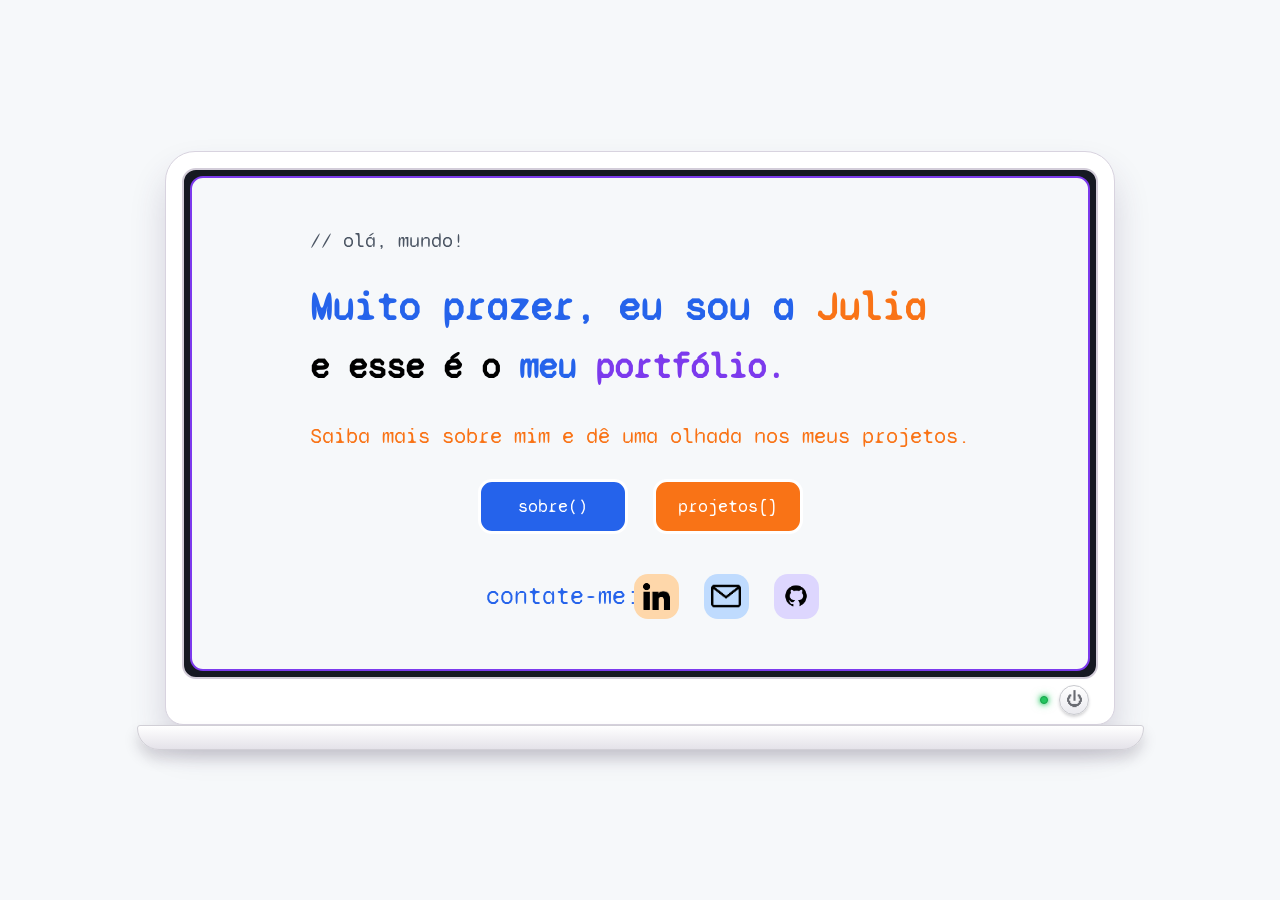
==== index.html @ edd6273f "index.html" ====
<!DOCTYPE html>
<html lang="pt-BR">
<head>
    <meta charset="UTF-8">
    <meta name="viewport" content="width=device-width, initial-scale=1.0">
    <title>Início | Julia Vexel</title>
    <link href="https://fonts.googleapis.com/css2?family=Syne+Mono&display=swap" rel="stylesheet">
    <link rel="stylesheet" href="tela_inicio.css">
</head>

<body>
    <div class="notebook ligado" id="notebook">
        <div class="moldura-monitor">
            <div class="tela-notebook">
                <main class="apresentacao">
                    <section class="cumprimento">
                        <p class="ola">// olá, mundo!</p>

                        <h1>
                            Muito prazer, eu sou a
                            <span class="nome">Julia</span>
                        </h1>

                        <h2>
                            e esse é o
                            <span class="meu">meu</span>
                            <span class="portifolio">portfólio.</span>
                        </h2>

                        <p class="convite">
                            Saiba mais sobre mim e dê uma olhada nos meus projetos.
                        </p>
                    </section>

                    <nav class="navegacao">
                        <a href="tela_sobre.html" class="sobre">
                            sobre()
                        </a>

                        <a href="tela_projetos.html" class="projetos">
                            projetos[]
                        </a>
                    </nav>

                    <section class="contatos">
                        <p class="contato">contate-me:</p>

                        <div class="botoes-contato">
                            <a
                                class="lkdn"
                                href="https://www.linkedin.com/in/julia-v-03b73325b/"
                                target="_blank"
                                rel="noopener noreferrer"
                                aria-label="Abrir LinkedIn"
                            >
                                <img src="imagens/linkedin.png" alt="">
                            </a>

                            <a
                                class="email"
                                href="mailto:jucvfontes@icloud.com"
                                aria-label="Enviar e-mail"
                            >
                                <img src="imagens/email.png" alt="">
                            </a>

                            <a
                                class="github"
                                href="https://github.com/juliacvf"
                                target="_blank"
                                rel="noopener noreferrer"
                                aria-label="Abrir GitHub"
                            >
                                <img src="imagens/github.png" alt="">
                            </a>
                        </div>
                    </section>
                </main>

                <div class="tela-apagada" aria-hidden="true"></div>
                <div class="clarao" aria-hidden="true"></div>
            </div>

            <div class="controles-monitor">
                <span class="luz-status" aria-hidden="true"></span>

                <button
                    class="botao-ligar"
                    id="botao-ligar"
                    type="button"
                    aria-label="Desligar notebook"
                    aria-pressed="true"
                >
                    <span aria-hidden="true">⏻</span>
                </button>
            </div>
        </div>

        <div class="base-notebook"></div>
    </div>

    <script src="tela_home.js"></script>
</body>
</html>
---- tela_inicio.css ----
* { margin: 0; padding: 0; box-sizing: border-box; }

body {
    min-height: 100vh;
    background-color: #F6F8FA;
    font-family: "Syne Mono", monospace;
    display: flex;
    justify-content: center;
    align-items: center;
    padding: 30px;
}

.notebook { width: min(1180px, 70vw); }

.moldura-monitor {
    padding: 16px 16px 45px;
    background-color: white;
    border: 1px solid #D8D3DF;
    border-radius: 30px 30px 18px 18px;
    box-shadow: 0 22px 35px rgba(61, 46, 88, 0.18);
    position: relative;
}

.tela-notebook {
    aspect-ratio: 16 / 9;
    padding: 6px;
    background-color: #161922;
    border: 2px solid #D3CDD9;
    border-radius: 14px;
    overflow: hidden;
    position: relative;
}

.controles-monitor {
    position: absolute;
    right: 25px;
    bottom: 9px;
    display: flex;
    align-items: center;
    gap: 11px;
}

.base-notebook {
    position: relative;
    width: 106%;
    height: 25px;
    margin-left: -3%;
    background: linear-gradient(
        to bottom,
        #FFFFFF,
        #E4E2E9
    );
    border: 1px solid #D1CFD6;
    border-radius: 3px 3px 22px 22px;
    box-shadow: 0 9px 14px rgba(53, 45, 68, 0.18);
}

.luz-status {
    width: 8px;
    height: 8px;
    background-color: #B8BBC1;
    border: 1px solid #9EA1A8;
    border-radius: 50%;
    transition: 0.25s;
}

.notebook.ligado .luz-status {
    background-color: #22C55E;
    border-color: #16A34A;
    box-shadow:
        0 0 5px #22C55E,
        0 0 10px rgba(34, 197, 94, 0.6);
}

.botao-ligar {
    width: 30px;
    height: 30px;
    padding: 0;
    display: flex;
    justify-content: center;
    align-items: center;
    color: #696B72;
    background: linear-gradient(#FFFFFF, #EAEAEF);
    border: 1px solid #C8C9CE;
    border-radius: 50%;
    font-size: 17px;
    line-height: 1;
    cursor: pointer;
    box-shadow: 0 2px 3px rgba(42, 39, 49, 0.2);
    transition: 0.2s;
}

.botao-ligar:hover { color: #7C3AED; transform: scale(1.08); }

.botao-ligar:active { transform: scale(0.95); }

.apresentacao {
    width: 100%;
    height: 100%;
    min-height: 0;
    display: flex;
    flex-direction: column;
    justify-content: center;
    align-items: center;
    padding: 50px;
    background-color: #F6F8FA;
    border: 2px solid #7C3AED;
    border-radius: 13px;
    position: relative;
    z-index: 1;
    opacity: 0;
    transform: scale(0.99);
    pointer-events: none;
    transition:
        opacity 0.5s,
        transform 0.5s;
}

.notebook.ligado .apresentacao {
    opacity: 1;
    transform: scale(1);
    pointer-events: auto;
    transition-delay: 0s;
    transition-duration: 0.2s;
}

.tela-apagada {
    position: absolute;
    inset: 6px;
    z-index: 2;
    background: radial-gradient(
        circle at center,
        #202631,
        #11151D 60%,
        #090B10
    );
    border-radius: 14px;
    opacity: 1;
    pointer-events: none;
    transition: opacity 0.35s;
}

.notebook.ligado .tela-apagada { opacity: 0; transition-delay: 0s; transition-duration: 0.2s; }

.clarao {
    position: absolute;
    top: 50%;
    left: 50%;
    z-index: 3;
    width: 95%;
    height: 95%;
    background-color: white;
    border-radius: 50%;
    opacity: 0;
    pointer-events: none;
    transform:
        translate(-50%, -50%)
        scaleX(0.02)
        scaleY(0.01);
}

.notebook.iniciando .clarao { animation: ligar-tela 0.3s ease-out; }

@keyframes ligar-tela {
    0% {
        opacity: 0;

        transform:
            translate(-50%, -50%)
            scaleX(0.02)
            scaleY(0.01);
    }

    25% {
        opacity: 1;

        transform:
            translate(-50%, -50%)
            scaleX(1)
            scaleY(0.02);
    }

    50% {
        opacity: 0.8;

        transform:
            translate(-50%, -50%)
            scaleX(1)
            scaleY(0.08);
    }

    100% {
        opacity: 0;

        transform:
            translate(-50%, -50%)
            scaleX(1.05)
            scaleY(1.05);
    }
}

p.ola { color: #4B5563; font-size: 20px; margin-bottom: 50px; }

h1 {
    color: #2563EB;
    font-size: clamp(28px, 3.5vw, 40px);
    font-weight: bold;
    min-height: 1.2em;
    margin-bottom: 15px;
}

h1 span.nome { color: #F97316; }

h2 {
    color: #000000;
    font-size: clamp(25px, 3vw, 35px);
    min-height: 1.2em;
    margin-bottom: 50px;
}

h2 span.meu { color: #2563EB; }

h2 span.portifolio { color: #7C3AED; }

p.convite { color: #F97316; font-size: clamp(16px, 1.8vw, 22px); margin-bottom: 40px; }

.navegacao {
    display: flex;
    justify-content: center;
    gap: 25px;
    margin-bottom: 60px;
}

.navegacao a {
    width: 150px;
    height: 55px;
    display: flex;
    justify-content: center;
    align-items: center;
    border: 3px solid;
    border-radius: 14px;
    background-color: white;
    text-decoration: none;
    font-size: 18px;
    transition: 0.2s;
}

.navegacao .sobre { color: white; background-color: #2563EB; }

.navegacao .projetos { color: white; background-color: #F97316; }

.navegacao .sobre:hover { color: white; background-color: #BFDBFE; transform: translateY(-3px); }

.navegacao .projetos:hover { color: white; background-color: #FED7AA; transform: translateY(-3px); }

.contatos {
    width: 100%;
    display: flex;
    flex-direction: row;
    justify-content: center;
    align-items: center;
    gap: 45px;
}

.contato { color: #2563EB; font-size: 25px; white-space: nowrap; }

.botoes-contato {
    display: flex;
    flex-direction: row;
    justify-content: center;
    align-items: center;
    gap: 25px;
}

.botoes-contato a {
    flex: 0 0 45px;
    height: 45px;
    display: flex;
    justify-content: center;
    align-items: center;
    border-radius: 14px;
    text-decoration: none;
    transition: 0.2s;
}

.botoes-contato img {
    max-width: 30px;
    max-height: 27px;
    width: auto;
    height: auto;
    display: block;
}

.lkdn { background-color: #FED7AA; }

.email { background-color: #BFDBFE; }

.github { background-color: #DDD6FE; }

.botoes-contato a:hover { transform: translateY(-4px) scale(1.04); box-shadow: 0 8px 16px rgba(61, 46, 88, 0.18); }

@media (max-width: 1450px) {
    .notebook { width: min(100%, 950px); }

    .tela-notebook { aspect-ratio: auto; }

    .apresentacao { height: auto; padding: clamp(25px, 4vw, 50px); }

    p.ola { margin-bottom: 30px; }
    h2 { margin-bottom: 35px; }
    p.convite { margin-bottom: 30px; }
    .navegacao { margin-bottom: 40px; }
    .contatos { flex-wrap: wrap; gap: 18px; }
}

@media (max-width: 600px) {
    body { display: block; padding: 0; }

    .notebook { width: 100%; min-height: 100dvh; }

    .moldura-monitor {
        min-height: 100dvh;
        display: flex;
        flex-direction: column;
        padding: 0;
        border: 0;
        border-radius: 0;
        box-shadow: none;
    }

    .tela-notebook {
        width: 100%;
        min-height: 100dvh;
        flex: 1;
        display: flex;
        padding: 0;
        border: 0;
        border-radius: 0;
    }

    .apresentacao {
        min-height: 100dvh;
        height: auto;
        flex: 1;
        justify-content: space-between;
        align-items: stretch;
        gap: clamp(28px, 4dvh, 48px);
        padding: clamp(64px, 8dvh, 100px) 20px 110px;
        border: 0;
        border-radius: 0;
    }

    .base-notebook { display: none; }

    .controles-monitor {
        position: fixed;
        top: auto;
        right: auto;
        bottom: max(18px, env(safe-area-inset-bottom));
        left: calc(50% - 22px);
        width: 44px;
        height: 44px;
        transform: none;
        z-index: 4;
    }

    .botao-ligar { width: 44px; height: 44px; font-size: 22px; }

    .luz-status {
        position: fixed;
        top: max(22px, env(safe-area-inset-top));
        left: 50%;
        transform: translateX(-50%);
    }

    .tela-apagada { inset: 0; border-radius: 0; }

    .clarao { width: 100%; height: 100%; border-radius: 0; }

    .notebook.iniciando .clarao { animation: ligar-celular 0.3s ease-out; }

    p.ola { font-size: 15px; margin-bottom: 120px; }
    h1 { font-size: clamp(22px, 6vw, 30px); }
    h2 { font-size: clamp(20px, 5.5vw, 28px); }
    h1, h2 { min-height: 2.4em; }
    p.convite { margin-bottom: 0; }

    .navegacao { flex-wrap: wrap; gap: 10px; margin-bottom: 0; }

    .navegacao a {
        width: auto;
        min-width: 120px;
        flex: 1 1 120px;
        height: 46px;
        font-size: 15px;
    }

    .contatos { flex-direction: column; gap: 12px; }
    .contato { font-size: 20px; }
    .botoes-contato { gap: 14px; }
}

@keyframes ligar-celular {
    from { opacity: 0.75; transform: translate(-50%, -50%); }

    to { opacity: 0; transform: translate(-50%, -50%); }
}
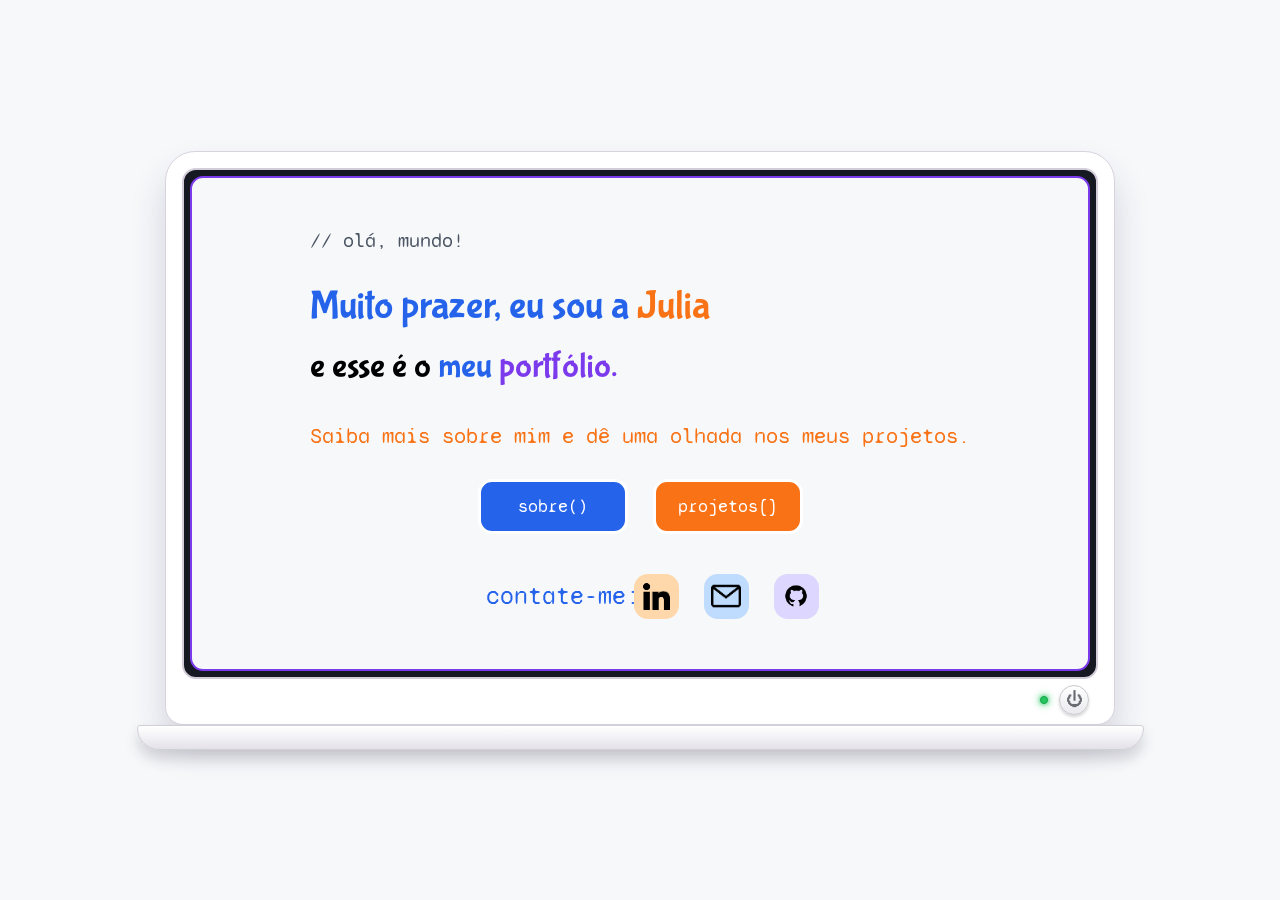
==== commit 81ebeb4c: "alteração de fontes" ====
--- a/index.html
+++ b/index.html
@@ -4,6 +4,7 @@
     <meta charset="UTF-8">
     <meta name="viewport" content="width=device-width, initial-scale=1.0">
     <title>Início | Julia Vexel</title>
+    <link href="https://fonts.googleapis.com/css2?family=Syne+Mono&display=swap" rel="stylesheet">
     <link href="https://fonts.googleapis.com/css2?family=Syne+Mono&display=swap" rel="stylesheet">
     <link rel="stylesheet" href="tela_inicio.css">
 </head>
--- a/tela_inicio.css
+++ b/tela_inicio.css
@@ -1,3 +1,5 @@
+@import url("https://fonts.googleapis.com/css2?family=Bubblegum+Sans&display=swap");
+
 * { margin: 0; padding: 0; box-sizing: border-box; }
 
 body {
@@ -203,8 +205,9 @@
 
 h1 {
     color: #2563EB;
+    font-family: "Bubblegum Sans", sans-serif;
     font-size: clamp(28px, 3.5vw, 40px);
-    font-weight: bold;
+    font-weight: 400;
     min-height: 1.2em;
     margin-bottom: 15px;
 }
@@ -213,6 +216,8 @@
 
 h2 {
     color: #000000;
+    font-family: "Bubblegum Sans", sans-serif;
+    font-weight: 400;
     font-size: clamp(25px, 3vw, 35px);
     min-height: 1.2em;
     margin-bottom: 50px;
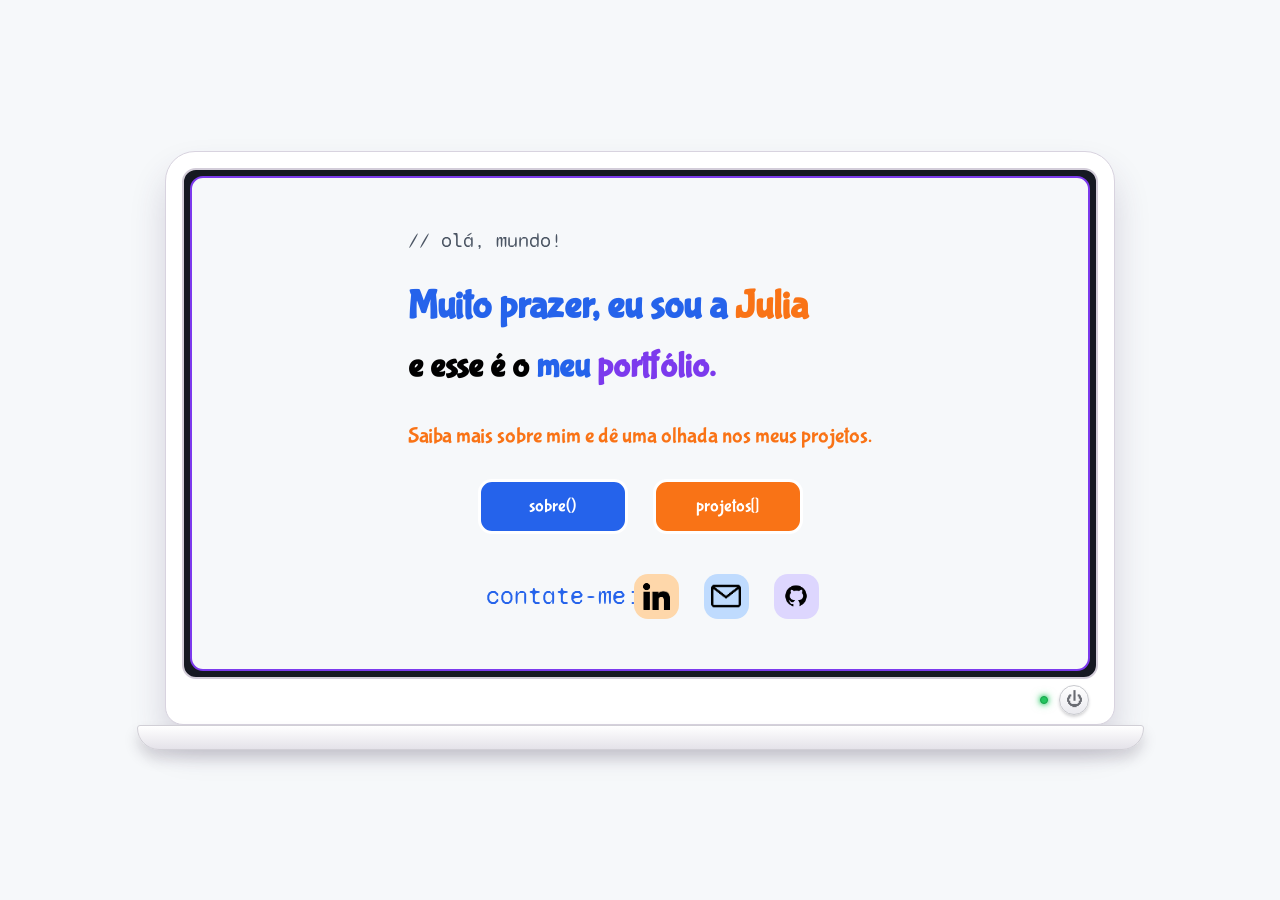
==== commit 3fd64fa4: "boas praticas de codigo" ====
--- a/index.html
+++ b/index.html
@@ -5,9 +5,11 @@
     <meta name="viewport" content="width=device-width, initial-scale=1.0">
     <title>Início | Julia Vexel</title>
     <link href="https://fonts.googleapis.com/css2?family=Syne+Mono&display=swap" rel="stylesheet">
+    <link href="https://fonts.googleapis.com/css2?family=Bubblegum+Sans&family=Syne+Mono&display=swap" rel="stylesheet">
     <link href="https://fonts.googleapis.com/css2?family=Syne+Mono&display=swap" rel="stylesheet">
     <link rel="stylesheet" href="tela_inicio.css">
 </head>
+
 
 <body>
     <div class="notebook ligado" id="notebook">
--- a/tela_inicio.css
+++ b/tela_inicio.css
@@ -1,11 +1,9 @@
-@import url("https://fonts.googleapis.com/css2?family=Bubblegum+Sans&display=swap");
-
 * { margin: 0; padding: 0; box-sizing: border-box; }
 
 body {
     min-height: 100vh;
     background-color: #F6F8FA;
-    font-family: "Syne Mono", monospace;
+    font-family: "Bubblegum Sans", sans-serif;
     display: flex;
     justify-content: center;
     align-items: center;
@@ -201,13 +199,12 @@
     }
 }
 
-p.ola { color: #4B5563; font-size: 20px; margin-bottom: 50px; }
+p.ola { color: #4B5563; font-family: "Syne Mono", monospace; font-size: 20px; margin-bottom: 50px; }
 
 h1 {
     color: #2563EB;
-    font-family: "Bubblegum Sans", sans-serif;
     font-size: clamp(28px, 3.5vw, 40px);
-    font-weight: 400;
+    font-weight: bold;
     min-height: 1.2em;
     margin-bottom: 15px;
 }
@@ -216,8 +213,6 @@
 
 h2 {
     color: #000000;
-    font-family: "Bubblegum Sans", sans-serif;
-    font-weight: 400;
     font-size: clamp(25px, 3vw, 35px);
     min-height: 1.2em;
     margin-bottom: 50px;
@@ -267,7 +262,7 @@
     gap: 45px;
 }
 
-.contato { color: #2563EB; font-size: 25px; white-space: nowrap; }
+.contato { color: #2563EB; font-family: "Syne Mono", monospace; font-size: 25px; white-space: nowrap; }
 
 .botoes-contato {
     display: flex;
